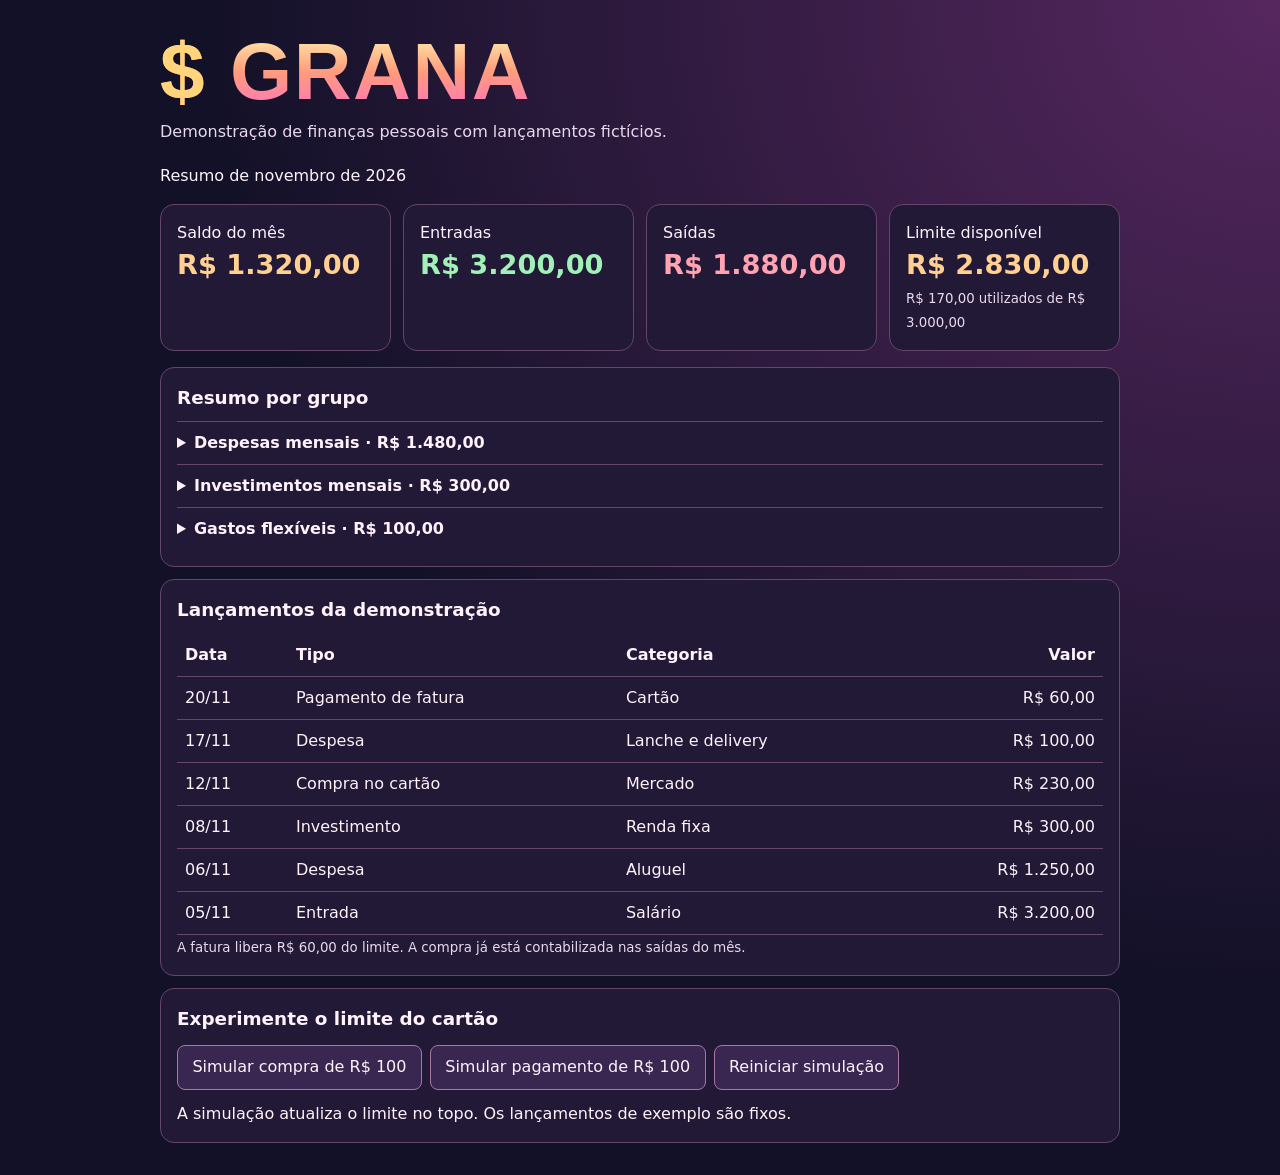
==== grana-demo.html @ c080ee19 "Publica demonstração interativa do Grana" ====
<!doctype html>
<html lang="pt-BR">
<meta charset="utf-8">
<meta name="viewport" content="width=device-width, initial-scale=1">
<meta name="description" content="Demonstração do Grana, aplicativo de finanças pessoais de Jean Viana.">
<title>Grana · Demonstração</title>
<style>
  :root { color-scheme: dark; font: 16px/1.5 system-ui, sans-serif; color: #fff2fb; background: #121127; }
  * { box-sizing: border-box; }
  body { margin: 0; background: radial-gradient(ellipse at top right,#56275f,transparent 60%); }
  header, main { width: min(960px, calc(100% - 32px)); margin: auto; }
  header { padding: 32px 0 20px; }
  h1, h2, p { margin: 0; }
  h1 { font: 900 clamp(2.8rem, 9vw, 5rem)/1 Impact, "Arial Black", sans-serif; letter-spacing: .02em; text-transform: uppercase; background: linear-gradient(#fff1ae,#ff9c7c,#ff75bf); color: transparent; background-clip: text; }
  h1 span { color: #ffd47a; }
  header p { margin-top: 8px; color: #ead9ed; }
  main { padding-bottom: 32px; }
  .totals { display: grid; grid-template-columns: repeat(auto-fit,minmax(min(100%,170px),1fr)); gap: 12px; margin: 16px 0; }
  article, section { background: #211936; border: 1px solid #654568; border-radius: 14px; padding: 16px; }
  section + section { margin-top: 12px; }
  h2 { font-size: 1.15rem; margin-bottom: 10px; }
  strong { display: block; font-size: clamp(1.2rem, 4vw, 1.7rem); color: #ffd092; }
  .in strong { color: #a0f0b7; } .out strong { color: #ffa2b1; }
  small { color: #ead9ed; }
  summary { cursor: pointer; padding: 9px 0; border-top: 1px solid #654568; font-weight: 700; }
  details p { padding: 0 0 10px 18px; }
  :focus-visible { outline: 2px solid #70f1dc; outline-offset: 3px; }
  .actions { display: flex; flex-wrap: wrap; gap: 8px; margin: 12px 0; }
  button { padding: .6rem .9rem; background: #3a2751; color: #fff2fb; border: 1px solid #a978a1; border-radius: 8px; font: inherit; cursor: pointer; }
  button:disabled { opacity: .55; cursor: default; }
  .scroll { overflow-x: auto; }
  table { width: 100%; border-collapse: collapse; text-align: left; }
  th, td { padding: 9px 8px; border-bottom: 1px solid #654568; white-space: nowrap; }
  th:last-child, td:last-child { text-align: right; }
</style>
<header>
  <h1><span aria-hidden="true">$</span> Grana</h1>
  <p>Demonstração de finanças pessoais com lançamentos fictícios.</p>
</header>
<main>
  <p>Resumo de novembro de 2026</p>
  <div class="totals">
    <article>Saldo do mês<strong>R$ 1.320,00</strong></article>
    <article class="in">Entradas<strong>R$ 3.200,00</strong></article>
    <article class="out">Saídas<strong>R$ 1.880,00</strong></article>
    <article>Limite disponível<strong id="available">R$ 2.830,00</strong><small id="used">R$ 170,00 utilizados de R$ 3.000,00</small></article>
  </div>
  <section aria-labelledby="resumo">
    <h2 id="resumo">Resumo por grupo</h2>
    <details><summary>Despesas mensais · R$ 1.480,00</summary><p>Aluguel R$ 1.250,00 · Mercado R$ 230,00</p></details>
    <details><summary>Investimentos mensais · R$ 300,00</summary><p>Aporte em renda fixa de R$ 300,00.</p></details>
    <details><summary>Gastos flexíveis · R$ 100,00</summary><p>Lanche e delivery de R$ 100,00.</p></details>
  </section>
  <section aria-labelledby="lancamentos">
    <h2 id="lancamentos">Lançamentos da demonstração</h2>
    <div class="scroll" tabindex="0" aria-label="Tabela de lançamentos fictícios">
      <table>
        <thead><tr><th scope="col">Data</th><th scope="col">Tipo</th><th scope="col">Categoria</th><th scope="col">Valor</th></tr></thead>
        <tbody>
          <tr><td>20/11</td><td>Pagamento de fatura</td><td>Cartão</td><td>R$ 60,00</td></tr>
          <tr><td>17/11</td><td>Despesa</td><td>Lanche e delivery</td><td>R$ 100,00</td></tr>
          <tr><td>12/11</td><td>Compra no cartão</td><td>Mercado</td><td>R$ 230,00</td></tr>
          <tr><td>08/11</td><td>Investimento</td><td>Renda fixa</td><td>R$ 300,00</td></tr>
          <tr><td>06/11</td><td>Despesa</td><td>Aluguel</td><td>R$ 1.250,00</td></tr>
          <tr><td>05/11</td><td>Entrada</td><td>Salário</td><td>R$ 3.200,00</td></tr>
        </tbody>
      </table>
    </div>
    <p><small>A fatura libera R$ 60,00 do limite. A compra já está contabilizada nas saídas do mês.</small></p>
  </section>
  <section aria-labelledby="simulador">
    <h2 id="simulador">Experimente o limite do cartão</h2>
    <div class="actions">
      <button id="buy" type="button">Simular compra de R$ 100</button>
      <button id="pay" type="button">Simular pagamento de R$ 100</button>
      <button id="reset" type="button">Reiniciar simulação</button>
    </div>
    <p id="result" role="status">A simulação atualiza o limite no topo. Os lançamentos de exemplo são fixos.</p>
  </section>
</main>
<script>
  const cardLimit = 300000;
  const sampleUsed = 17000;
  const installment = 10000;
  let used = sampleUsed;
  const brl = new Intl.NumberFormat('pt-BR', { style: 'currency', currency: 'BRL' });
  const format = cents => brl.format(cents / 100);
  const byId = id => document.getElementById(id);
  const buy = byId('buy');
  const pay = byId('pay');

  function showLimit(message) {
    const available = cardLimit - used;
    byId('available').textContent = format(available);
    byId('used').textContent = format(used) + ' utilizados de ' + format(cardLimit);
    byId('result').textContent = message + ' Limite disponível de ' + format(available) + '.';
    buy.disabled = available < installment;
    pay.disabled = used === 0;
  }

  buy.onclick = () => {
    used += installment;
    showLimit('Compra simulada de ' + format(installment) + '.');
  };
  pay.onclick = () => {
    const paid = Math.min(used, installment);
    used -= paid;
    showLimit('Pagamento simulado de ' + format(paid) + '.');
  };
  byId('reset').onclick = () => {
    used = sampleUsed;
    showLimit('Simulação reiniciada.');
  };
</script>
</html>
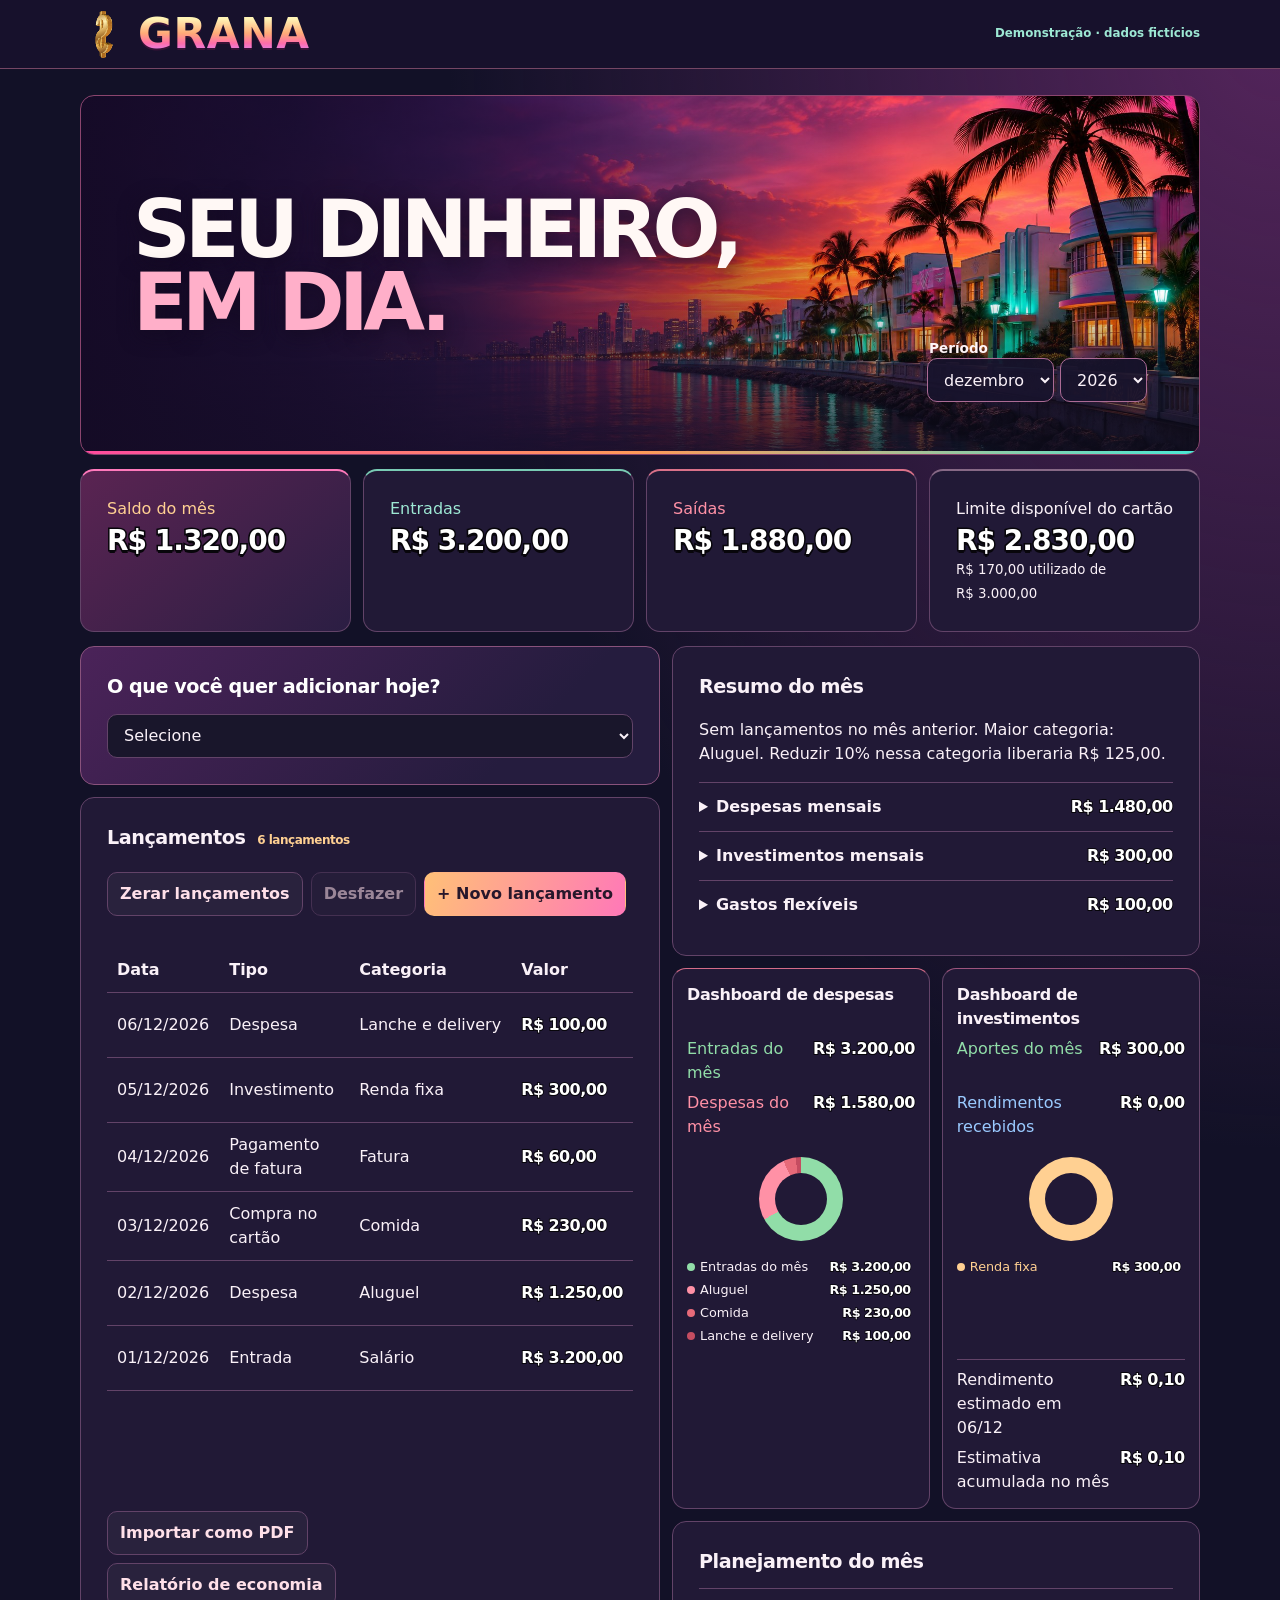
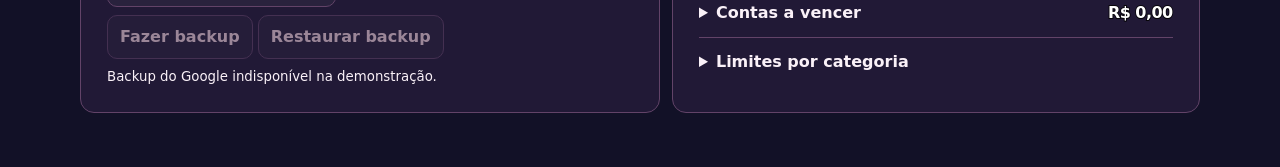
==== commit 364398c5: "Usa o layout completo do Grana na demonstração" ====
--- a/grana-demo.html
+++ b/grana-demo.html
@@ -1,115 +1,1413 @@
 <!doctype html>
 <html lang="pt-BR">
-<meta charset="utf-8">
-<meta name="viewport" content="width=device-width, initial-scale=1">
-<meta name="description" content="Demonstração do Grana, aplicativo de finanças pessoais de Jean Viana.">
-<title>Grana · Demonstração</title>
+<head>
+  <meta charset="utf-8">
+  <meta name="viewport" content="width=device-width, initial-scale=1">
+  <meta name="theme-color" content="#101122">
+  <meta http-equiv="Content-Security-Policy" content="default-src 'none'; img-src data: blob:; script-src 'unsafe-inline'; style-src 'unsafe-inline'; connect-src 'none'; base-uri 'none'; form-action 'none'">
+  <title>Grana · Demonstração</title>
 <style>
-  :root { color-scheme: dark; font: 16px/1.5 system-ui, sans-serif; color: #fff2fb; background: #121127; }
-  * { box-sizing: border-box; }
-  body { margin: 0; background: radial-gradient(ellipse at top right,#56275f,transparent 60%); }
-  header, main { width: min(960px, calc(100% - 32px)); margin: auto; }
-  header { padding: 32px 0 20px; }
-  h1, h2, p { margin: 0; }
-  h1 { font: 900 clamp(2.8rem, 9vw, 5rem)/1 Impact, "Arial Black", sans-serif; letter-spacing: .02em; text-transform: uppercase; background: linear-gradient(#fff1ae,#ff9c7c,#ff75bf); color: transparent; background-clip: text; }
-  h1 span { color: #ffd47a; }
-  header p { margin-top: 8px; color: #ead9ed; }
-  main { padding-bottom: 32px; }
-  .totals { display: grid; grid-template-columns: repeat(auto-fit,minmax(min(100%,170px),1fr)); gap: 12px; margin: 16px 0; }
-  article, section { background: #211936; border: 1px solid #654568; border-radius: 14px; padding: 16px; }
-  section + section { margin-top: 12px; }
-  h2 { font-size: 1.15rem; margin-bottom: 10px; }
-  strong { display: block; font-size: clamp(1.2rem, 4vw, 1.7rem); color: #ffd092; }
-  .in strong { color: #a0f0b7; } .out strong { color: #ffa2b1; }
-  small { color: #ead9ed; }
-  summary { cursor: pointer; padding: 9px 0; border-top: 1px solid #654568; font-weight: 700; }
-  details p { padding: 0 0 10px 18px; }
-  :focus-visible { outline: 2px solid #70f1dc; outline-offset: 3px; }
-  .actions { display: flex; flex-wrap: wrap; gap: 8px; margin: 12px 0; }
-  button { padding: .6rem .9rem; background: #3a2751; color: #fff2fb; border: 1px solid #a978a1; border-radius: 8px; font: inherit; cursor: pointer; }
-  button:disabled { opacity: .55; cursor: default; }
-  .scroll { overflow-x: auto; }
-  table { width: 100%; border-collapse: collapse; text-align: left; }
-  th, td { padding: 9px 8px; border-bottom: 1px solid #654568; white-space: nowrap; }
-  th:last-child, td:last-child { text-align: right; }
+:root{font-family:system-ui,sans-serif;color:#172c25;background:#f1f3ec;line-height:1.5;--line:#d9dfd4}
+*{box-sizing:border-box}body{margin:0}.wrap{width:min(1120px,calc(100% - 32px));margin:auto}header{background:#172c25;color:#fff}.brand{display:flex;align-items:center;gap:12px;min-height:68px;font-size:1.25rem;font-weight:750}.mark{background:#d8f793;color:#172c25;border-radius:10px;padding:2px 10px}.brand small{margin-left:auto;font-size:.74rem;color:#d8f793}main{padding:26px 0 40px}.heading,.actions{display:flex;align-items:center;justify-content:space-between;gap:8px;flex-wrap:wrap}.actions{justify-content:flex-start}h1{font-size:clamp(2.7rem,7vw,5.5rem);line-height:.95;letter-spacing:-.07em;margin:.2em 0 .4em}h2{font-size:1.2rem;letter-spacing:-.03em;margin:0 0 .6em}.stats,.panels{display:grid;gap:12px;margin-bottom:14px}.stats{grid-template-columns:repeat(3,minmax(0,1fr))}.panels{grid-template-columns:1.1fr 1fr}.stats article,.panel{background:#fff;border:1px solid var(--line);padding:clamp(14px,2.5vw,26px);border-radius:20px}.stats article:first-child{background:#d8f793}.stats strong{display:block;font-size:clamp(1.1rem,3vw,2.2rem);overflow-wrap:anywhere;letter-spacing:-.05em}.assistant{background:#233a32;color:#fff}.assistant p{min-height:3em}.assistant small{display:block;color:#e1eddb;margin-top:8px}label{display:block;font-size:.85rem;font-weight:650}input,select,button,.import{border:1px solid var(--line);border-radius:10px;padding:9px 12px;font:inherit;min-height:44px}input,select{max-width:100%;background:#fff;color:#172c25}button,.import{background:#edf3e5;color:#172c25;font-weight:700;cursor:pointer}button:hover{background:#d8f793}button:disabled{opacity:.55;cursor:default}.assistant form{margin-bottom:10px}.assistant input{flex:1;min-width:130px}.assistant button,.ledger #new{background:#d8f793}.table-scroll{overflow:auto}table{width:100%;border-collapse:collapse;text-align:left}td,th{border-bottom:1px solid var(--line);padding:10px;white-space:nowrap}td:nth-child(2){white-space:normal;min-width:130px}.exports{margin-top:14px}.import input{width:100%;padding:5px;display:block}.category{display:grid;grid-template-columns:1fr auto;gap:5px;font-size:.9rem;margin:9px 0}.category progress{grid-column:1/-1;width:100%;accent-color:#427258}dialog{border:1px solid var(--line);border-radius:20px;width:min(420px,calc(100% - 32px));padding:24px}dialog::backdrop{background:#172c2599}dialog label{margin-bottom:10px}dialog input,dialog select{display:block;width:100%}
+@media(max-width:620px){.panels{grid-template-columns:1fr}.stats{grid-template-columns:1fr 1fr}.stats article:first-child{grid-column:1/-1}.heading label{max-width:145px}.brand small{max-width:135px;text-align:right}}
+
+:root {
+  color-scheme: dark;
+  color: #faf1f8;
+  background: #101122;
+  --line: #624368;
+  --gold: #ffd092;
+  --pink: #ff79bc;
+  --red: #ff91a6;
+  --surface: #211936;
+}
+body { background: radial-gradient(ellipse at 100% 0%,#55255c 0%,transparent 46%), #121127; }
+header { background: #17112c; border-bottom: 1px solid #754664; }
+.mark {
+  flex: none;
+  width: 46px;
+  height: 56px;
+  padding: 0;
+  border-radius: 0;
+  background: transparent;
+}
+.brand small { color: #9de8d4; }
+.wordmark {
+  font: 900 clamp(1.9rem, 4.7vw, 2.65rem)/1 Impact, "Arial Black", system-ui, sans-serif;
+  letter-spacing: .015em;
+  text-transform: uppercase;
+  background: linear-gradient(180deg,#fff3b5 14%,#ffab77 48%,#ff6da9 72%,#d987ff 95%);
+  background-clip: text;
+  color: transparent;
+  filter: drop-shadow(0 2px #381236);
+}
+.hero {
+  position: relative;
+  isolation: isolate;
+  overflow: hidden;
+  margin-bottom: 14px;
+  min-height: clamp(235px,29vw,360px);
+  padding: clamp(22px,4.5vw,52px);
+  border: 1px solid #8b456e;
+  border-radius: 14px;
+  background-color: #281733;
+  background-image: linear-gradient(90deg,#150b26e8 0%,#1c1032b3 34%,transparent 73%),
+    linear-gradient(0deg,#100e20cc 0%,transparent 45%), url("[data-uri]